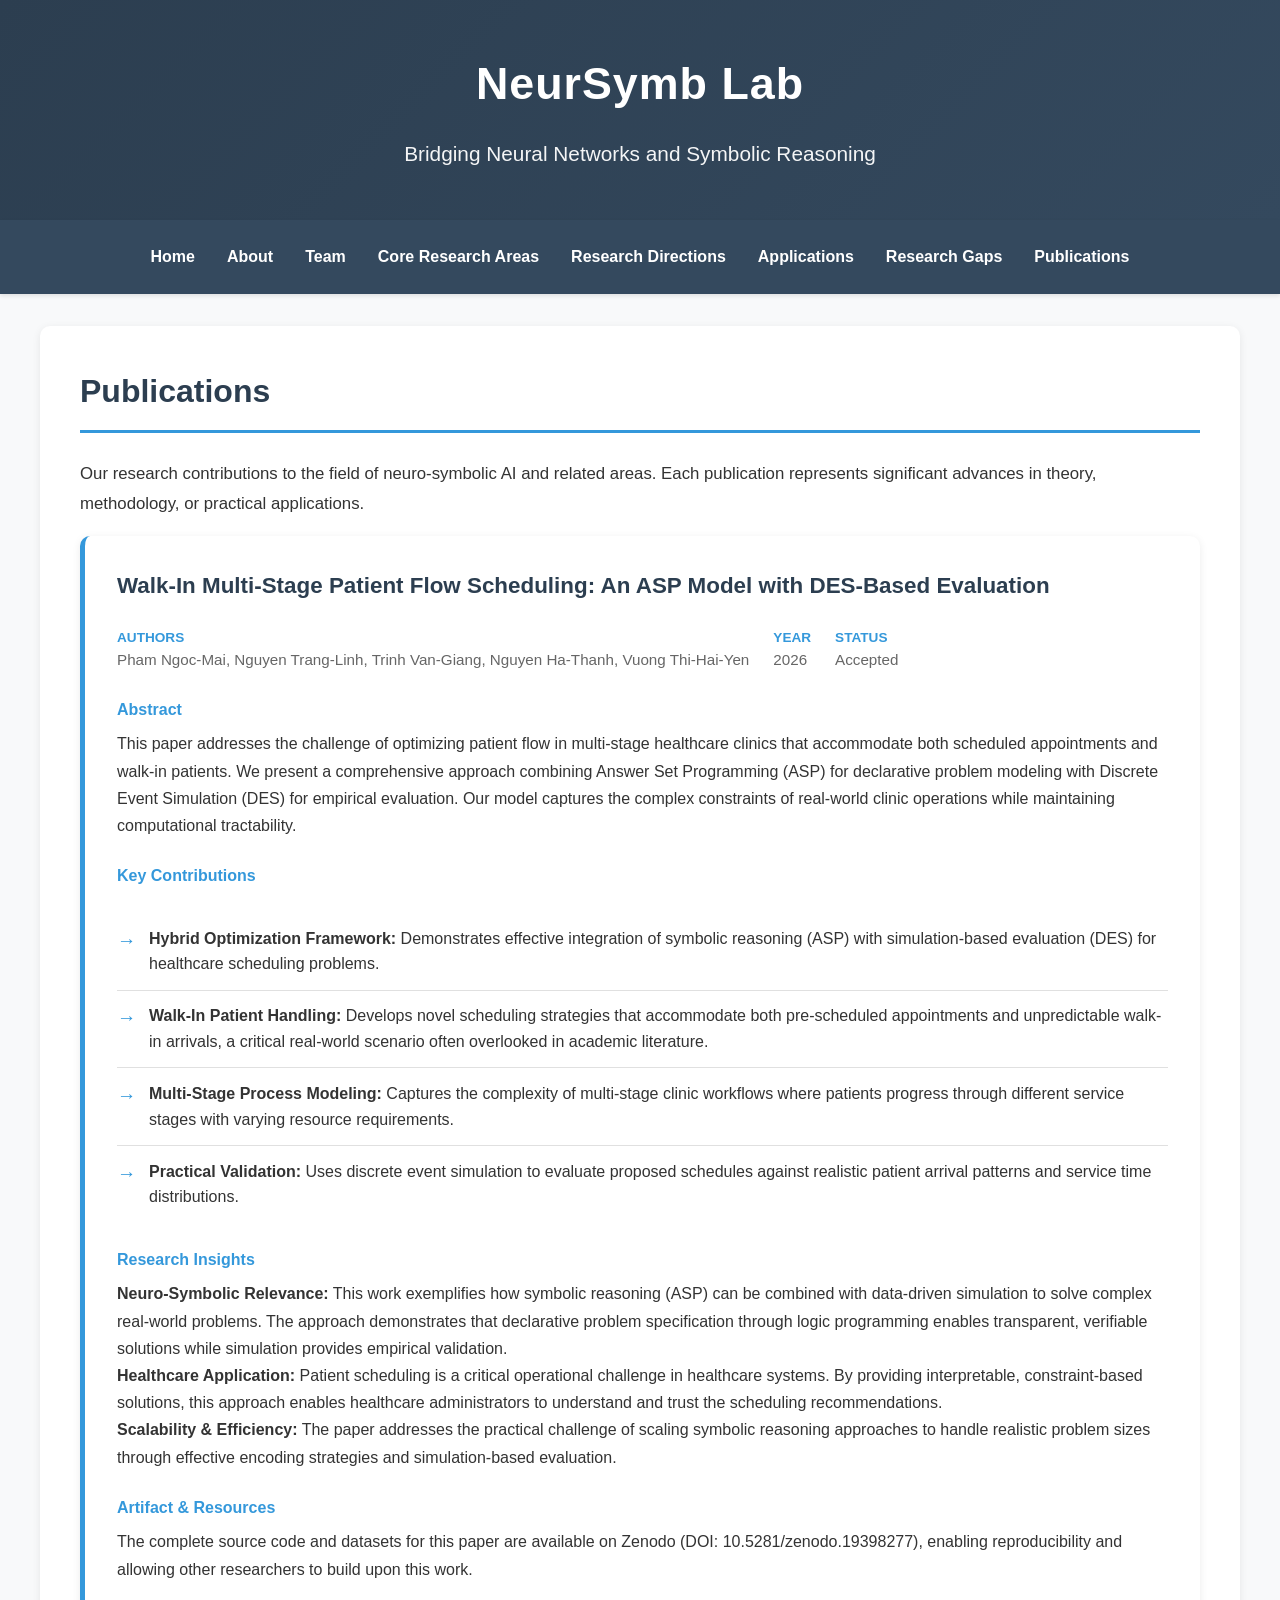
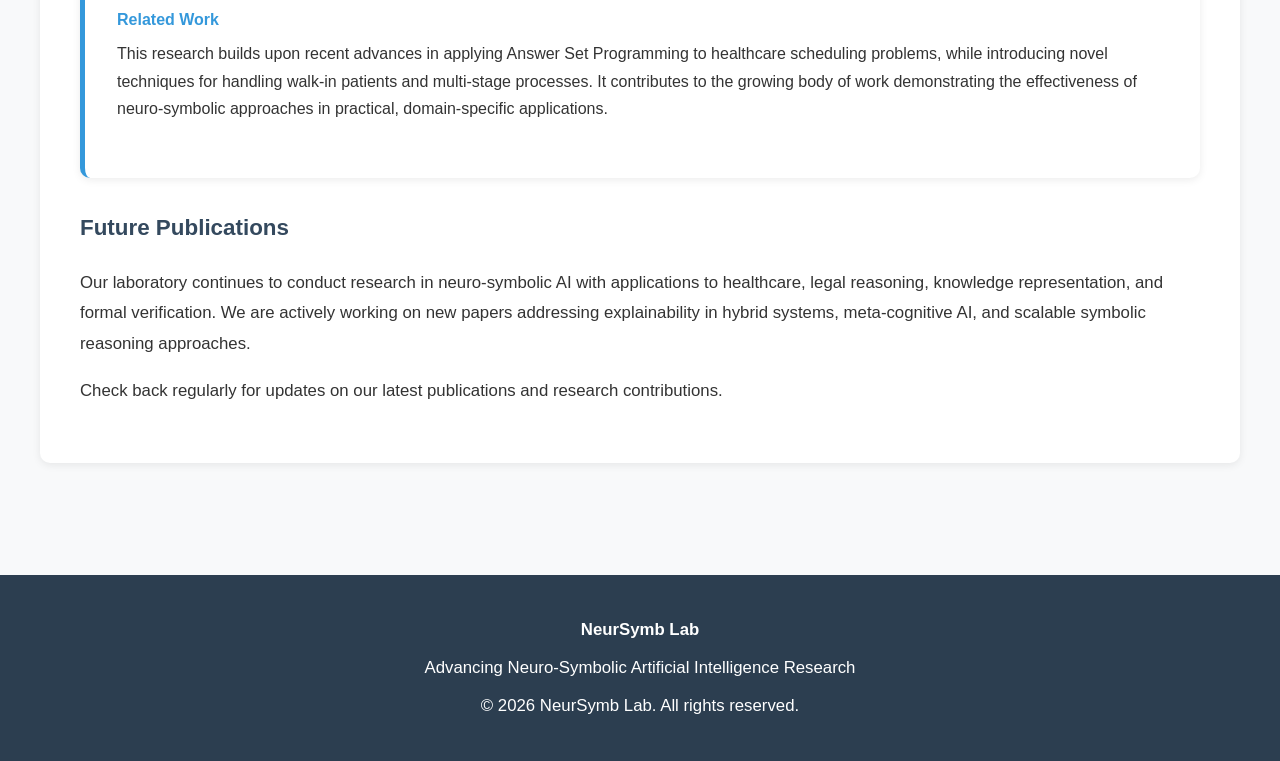
==== publications.html @ 1ee0d45a "Add files via upload" ====
<!DOCTYPE html>
<html lang="en">
<head>
    <meta charset="UTF-8">
    <meta name="viewport" content="width=device-width, initial-scale=1.0">
    <title>Publications - NeurSymb Lab</title>
    <link rel="stylesheet" href="styles.css">
</head>
<body>

    <header>
        <h1>NeurSymb Lab</h1>
        <p>Bridging Neural Networks and Symbolic Reasoning</p>
    </header>

    <nav>
        <ul>
            <li><a href="index.html">Home</a></li>
            <li><a href="about.html">About</a></li>
            <li><a href="team.html">Team</a></li>
            <li><a href="core-areas.html">Core Research Areas</a></li>
            <li><a href="research-directions.html">Research Directions</a></li>
            <li><a href="applications.html">Applications</a></li>
            <li><a href="research-gaps.html">Research Gaps</a></li>
            <li><a href="publications.html">Publications</a></li>
        </ul>
    </nav>

    <div class="container">
        <section>
            <h2>Publications</h2>
            <p>Our research contributions to the field of neuro-symbolic AI and related areas. Each publication represents significant advances in theory, methodology, or practical applications.</p>

            <div class="publication-card">
                <h3>Walk-In Multi-Stage Patient Flow Scheduling: An ASP Model with DES-Based Evaluation</h3>
                
                <div class="publication-meta">
                    <div class="publication-meta-item">
                        <span class="publication-meta-label">Authors</span>
                        <span>Pham Ngoc-Mai, Nguyen Trang-Linh, Trinh Van-Giang, Nguyen Ha-Thanh, Vuong Thi-Hai-Yen</span>
                    </div>
                    <div class="publication-meta-item">
                        <span class="publication-meta-label">Year</span>
                        <span>2026</span>
                    </div>
                    <div class="publication-meta-item">
                        <span class="publication-meta-label">Status</span>
                        <span>Accepted</span>
                    </div>
                </div>

                <div class="publication-section">
                    <h4>Abstract</h4>
                    <p>This paper addresses the challenge of optimizing patient flow in multi-stage healthcare clinics that accommodate both scheduled appointments and walk-in patients. We present a comprehensive approach combining Answer Set Programming (ASP) for declarative problem modeling with Discrete Event Simulation (DES) for empirical evaluation. Our model captures the complex constraints of real-world clinic operations while maintaining computational tractability.</p>
                </div>

                <div class="publication-section">
                    <h4>Key Contributions</h4>
                    <ul class="applications-list">
                        <li><strong>Hybrid Optimization Framework:</strong> Demonstrates effective integration of symbolic reasoning (ASP) with simulation-based evaluation (DES) for healthcare scheduling problems.</li>
                        <li><strong>Walk-In Patient Handling:</strong> Develops novel scheduling strategies that accommodate both pre-scheduled appointments and unpredictable walk-in arrivals, a critical real-world scenario often overlooked in academic literature.</li>
                        <li><strong>Multi-Stage Process Modeling:</strong> Captures the complexity of multi-stage clinic workflows where patients progress through different service stages with varying resource requirements.</li>
                        <li><strong>Practical Validation:</strong> Uses discrete event simulation to evaluate proposed schedules against realistic patient arrival patterns and service time distributions.</li>
                    </ul>
                </div>

                <div class="publication-section">
                    <h4>Research Insights</h4>
                    <p><strong>Neuro-Symbolic Relevance:</strong> This work exemplifies how symbolic reasoning (ASP) can be combined with data-driven simulation to solve complex real-world problems. The approach demonstrates that declarative problem specification through logic programming enables transparent, verifiable solutions while simulation provides empirical validation.</p>
                    <p><strong>Healthcare Application:</strong> Patient scheduling is a critical operational challenge in healthcare systems. By providing interpretable, constraint-based solutions, this approach enables healthcare administrators to understand and trust the scheduling recommendations.</p>
                    <p><strong>Scalability & Efficiency:</strong> The paper addresses the practical challenge of scaling symbolic reasoning approaches to handle realistic problem sizes through effective encoding strategies and simulation-based evaluation.</p>
                </div>

                <div class="publication-section">
                    <h4>Artifact & Resources</h4>
                    <p>The complete source code and datasets for this paper are available on Zenodo (DOI: 10.5281/zenodo.19398277), enabling reproducibility and allowing other researchers to build upon this work.</p>
                </div>

                <div class="publication-section">
                    <h4>Related Work</h4>
                    <p>This research builds upon recent advances in applying Answer Set Programming to healthcare scheduling problems, while introducing novel techniques for handling walk-in patients and multi-stage processes. It contributes to the growing body of work demonstrating the effectiveness of neuro-symbolic approaches in practical, domain-specific applications.</p>
                </div>
            </div>

            <h3>Future Publications</h3>
            <p>Our laboratory continues to conduct research in neuro-symbolic AI with applications to healthcare, legal reasoning, knowledge representation, and formal verification. We are actively working on new papers addressing explainability in hybrid systems, meta-cognitive AI, and scalable symbolic reasoning approaches.</p>

            <p>Check back regularly for updates on our latest publications and research contributions.</p>
        </section>
    </div>

    <footer>
        <p><strong>NeurSymb Lab</strong></p>
        <p>Advancing Neuro-Symbolic Artificial Intelligence Research</p>
        <p>&copy; 2026 NeurSymb Lab. All rights reserved.</p>
    </footer>

</body>
</html>
---- styles.css ----
:root {
    --primary-color: #2c3e50;
    --secondary-color: #34495e;
    --accent-color: #3498db;
    --background-color: #f8f9fa;
    --text-color: #333;
    --light-text: #fff;
}

body {
    font-family: 'Segoe UI', Tahoma, Geneva, Verdana, sans-serif;
    line-height: 1.6;
    color: var(--text-color);
    background-color: var(--background-color);
    margin: 0;
    padding: 0;
}

header {
    background: linear-gradient(135deg, var(--primary-color) 0%, var(--secondary-color) 100%);
    color: var(--light-text);
    padding: 3rem 2rem;
    text-align: center;
    box-shadow: 0 4px 6px rgba(0,0,0,0.1);
}

header h1 {
    margin: 0;
    font-size: 2.8rem;
    font-weight: 700;
    letter-spacing: 1px;
}

header p {
    margin: 15px 0 0;
    font-size: 1.3rem;
    opacity: 0.95;
    font-weight: 300;
}

nav {
    background-color: var(--secondary-color);
    padding: 1rem 0;
    position: sticky;
    top: 0;
    z-index: 1000;
    box-shadow: 0 2px 4px rgba(0,0,0,0.1);
}

nav ul {
    list-style: none;
    padding: 0;
    margin: 0;
    display: flex;
    justify-content: center;
    gap: 2rem;
    flex-wrap: wrap;
    max-width: 1200px;
    margin: 0 auto;
}

nav a {
    color: var(--light-text);
    text-decoration: none;
    font-weight: 600;
    transition: color 0.3s;
    display: block;
    padding: 0.5rem 0;
}

nav a:hover {
    color: var(--accent-color);
}

.container {
    max-width: 1200px;
    margin: 0 auto;
    padding: 2rem;
}

section {
    background: #fff;
    margin-bottom: 2rem;
    padding: 2.5rem;
    border-radius: 10px;
    box-shadow: 0 2px 8px rgba(0,0,0,0.08);
}

h2 {
    color: var(--primary-color);
    border-bottom: 3px solid var(--accent-color);
    padding-bottom: 0.8rem;
    margin-top: 0;
    font-size: 2rem;
}

h3 {
    color: var(--secondary-color);
    font-size: 1.4rem;
    margin-top: 1.5rem;
}

h4 {
    color: var(--primary-color);
    font-size: 1.1rem;
}

p {
    font-size: 1.05rem;
    line-height: 1.8;
}

.research-grid {
    display: grid;
    grid-template-columns: repeat(auto-fit, minmax(320px, 1fr));
    gap: 2rem;
    margin-top: 2rem;
}

.research-card {
    background: linear-gradient(135deg, #f8f9fa 0%, #e8eef5 100%);
    padding: 2rem;
    border-radius: 10px;
    border-left: 5px solid var(--accent-color);
    transition: transform 0.3s, box-shadow 0.3s;
}

.research-card:hover {
    transform: translateY(-5px);
    box-shadow: 0 8px 16px rgba(52, 152, 219, 0.2);
}

.research-card h3 {
    margin-top: 0;
    color: var(--accent-color);
}

.research-card p {
    margin-bottom: 0;
    font-size: 1rem;
}

.stats-container {
    display: grid;
    grid-template-columns: repeat(auto-fit, minmax(200px, 1fr));
    gap: 1.5rem;
    background: linear-gradient(135deg, var(--primary-color) 0%, var(--secondary-color) 100%);
    color: white;
    padding: 2.5rem;
    border-radius: 10px;
    margin-bottom: 2rem;
}

.stat-item {
    text-align: center;
}

.stat-number {
    font-size: 2.8rem;
    font-weight: bold;
    color: var(--accent-color);
    display: block;
}

.stat-label {
    font-size: 1rem;
    text-transform: uppercase;
    letter-spacing: 1px;
    margin-top: 0.5rem;
}

.highlight-box {
    background: #ecf0f1;
    border-left: 4px solid var(--accent-color);
    padding: 1.5rem;
    margin: 1.5rem 0;
    border-radius: 5px;
}

.highlight-box strong {
    color: var(--primary-color);
}

.key-areas {
    display: grid;
    grid-template-columns: repeat(auto-fit, minmax(280px, 1fr));
    gap: 1.5rem;
    margin-top: 1.5rem;
}

.area-item {
    background: #f8f9fa;
    padding: 1.5rem;
    border-radius: 8px;
    border-top: 3px solid var(--accent-color);
}

.area-item h4 {
    color: var(--accent-color);
    margin-top: 0;
}

.applications-list {
    list-style: none;
    padding: 0;
    margin: 1.5rem 0;
}

.applications-list li {
    padding: 0.8rem 0;
    padding-left: 2rem;
    position: relative;
    border-bottom: 1px solid #e0e0e0;
}

.applications-list li:last-child {
    border-bottom: none;
}

.applications-list li::before {
    content: "→";
    position: absolute;
    left: 0;
    color: var(--accent-color);
    font-weight: bold;
    font-size: 1.2rem;
}

.team-grid {
    display: grid;
    grid-template-columns: repeat(auto-fit, minmax(300px, 1fr));
    gap: 2.5rem;
    margin-top: 2rem;
}

.team-card {
    background: #fff;
    border-radius: 10px;
    overflow: hidden;
    box-shadow: 0 4px 12px rgba(0,0,0,0.1);
    transition: transform 0.3s, box-shadow 0.3s;
    text-align: center;
    border: 1px solid #e0e0e0;
}

.team-card:hover {
    transform: translateY(-8px);
    box-shadow: 0 8px 20px rgba(52, 152, 219, 0.25);
}

.team-card img {
    width: 100%;
    height: 300px;
    object-fit: cover;
    display: block;
}

.team-card-content {
    padding: 2rem 1.5rem;
}

.team-card h3 {
    margin: 0 0 0.5rem 0;
    color: var(--primary-color);
    font-size: 1.3rem;
}

.team-card .position {
    color: var(--accent-color);
    font-weight: 600;
    font-size: 0.95rem;
    margin-bottom: 1rem;
}

.team-card p {
    font-size: 0.95rem;
    line-height: 1.7;
    color: #555;
    margin: 0;
    text-align: left;
}

.team-card .profile-link {
    display: inline-block;
    margin-top: 1.2rem;
    padding: 0.6rem 1rem;
    color: var(--light-text);
    background-color: var(--accent-color);
    border-radius: 6px;
    font-weight: 600;
    font-size: 0.95rem;
    text-decoration: none;
    transition: background-color 0.3s, transform 0.3s;
}

.team-card .profile-link:hover {
    background-color: var(--primary-color);
    transform: translateY(-2px);
}

.publication-card {
    background: #fff;
    border-radius: 10px;
    padding: 2rem;
    margin-bottom: 2rem;
    border-left: 5px solid var(--accent-color);
    box-shadow: 0 2px 8px rgba(0,0,0,0.08);
    transition: transform 0.3s, box-shadow 0.3s;
}

.publication-card:hover {
    transform: translateY(-3px);
    box-shadow: 0 4px 12px rgba(52, 152, 219, 0.15);
}

.publication-card h3 {
    margin-top: 0;
    color: var(--primary-color);
}

.publication-meta {
    display: flex;
    flex-wrap: wrap;
    gap: 1.5rem;
    margin: 1rem 0;
    font-size: 0.95rem;
    color: #666;
}

.publication-meta-item {
    display: flex;
    flex-direction: column;
}

.publication-meta-label {
    font-weight: 600;
    color: var(--accent-color);
    font-size: 0.85rem;
    text-transform: uppercase;
}

.publication-section {
    margin: 1.5rem 0;
}

.publication-section h4 {
    color: var(--accent-color);
    font-size: 1rem;
    margin-bottom: 0.5rem;
}

.publication-section p {
    margin: 0;
    font-size: 1rem;
    line-height: 1.7;
}

.quick-links {
    display: grid;
    grid-template-columns: repeat(auto-fit, minmax(250px, 1fr));
    gap: 1.5rem;
    margin-top: 2rem;
}

.link-card {
    display: block;
    background: linear-gradient(135deg, #f8f9fa 0%, #e8eef5 100%);
    padding: 2rem;
    border-radius: 10px;
    border-left: 5px solid var(--accent-color);
    text-decoration: none;
    color: inherit;
    transition: transform 0.3s, box-shadow 0.3s;
}

.link-card:hover {
    transform: translateY(-5px);
    box-shadow: 0 8px 16px rgba(52, 152, 219, 0.2);
}

.link-card h4 {
    margin-top: 0;
    color: var(--accent-color);
}

.link-card p {
    margin: 0.5rem 0 0 0;
    font-size: 0.95rem;
    color: #666;
}

footer {
    background-color: var(--primary-color);
    color: var(--light-text);
    text-align: center;
    padding: 2rem;
    margin-top: 3rem;
}

footer p {
    margin: 0.5rem 0;
}

@media (max-width: 768px) {
    header h1 {
        font-size: 2rem;
    }

    nav ul {
        gap: 1rem;
        flex-direction: column;
        align-items: center;
    }

    .container {
        padding: 1rem;
    }

    section {
        padding: 1.5rem;
    }

    h2 {
        font-size: 1.6rem;
    }

    .team-grid {
        grid-template-columns: 1fr;
    }

    .quick-links {
        grid-template-columns: 1fr;
    }

    .publication-meta {
        flex-direction: column;
        gap: 0.5rem;
    }
}
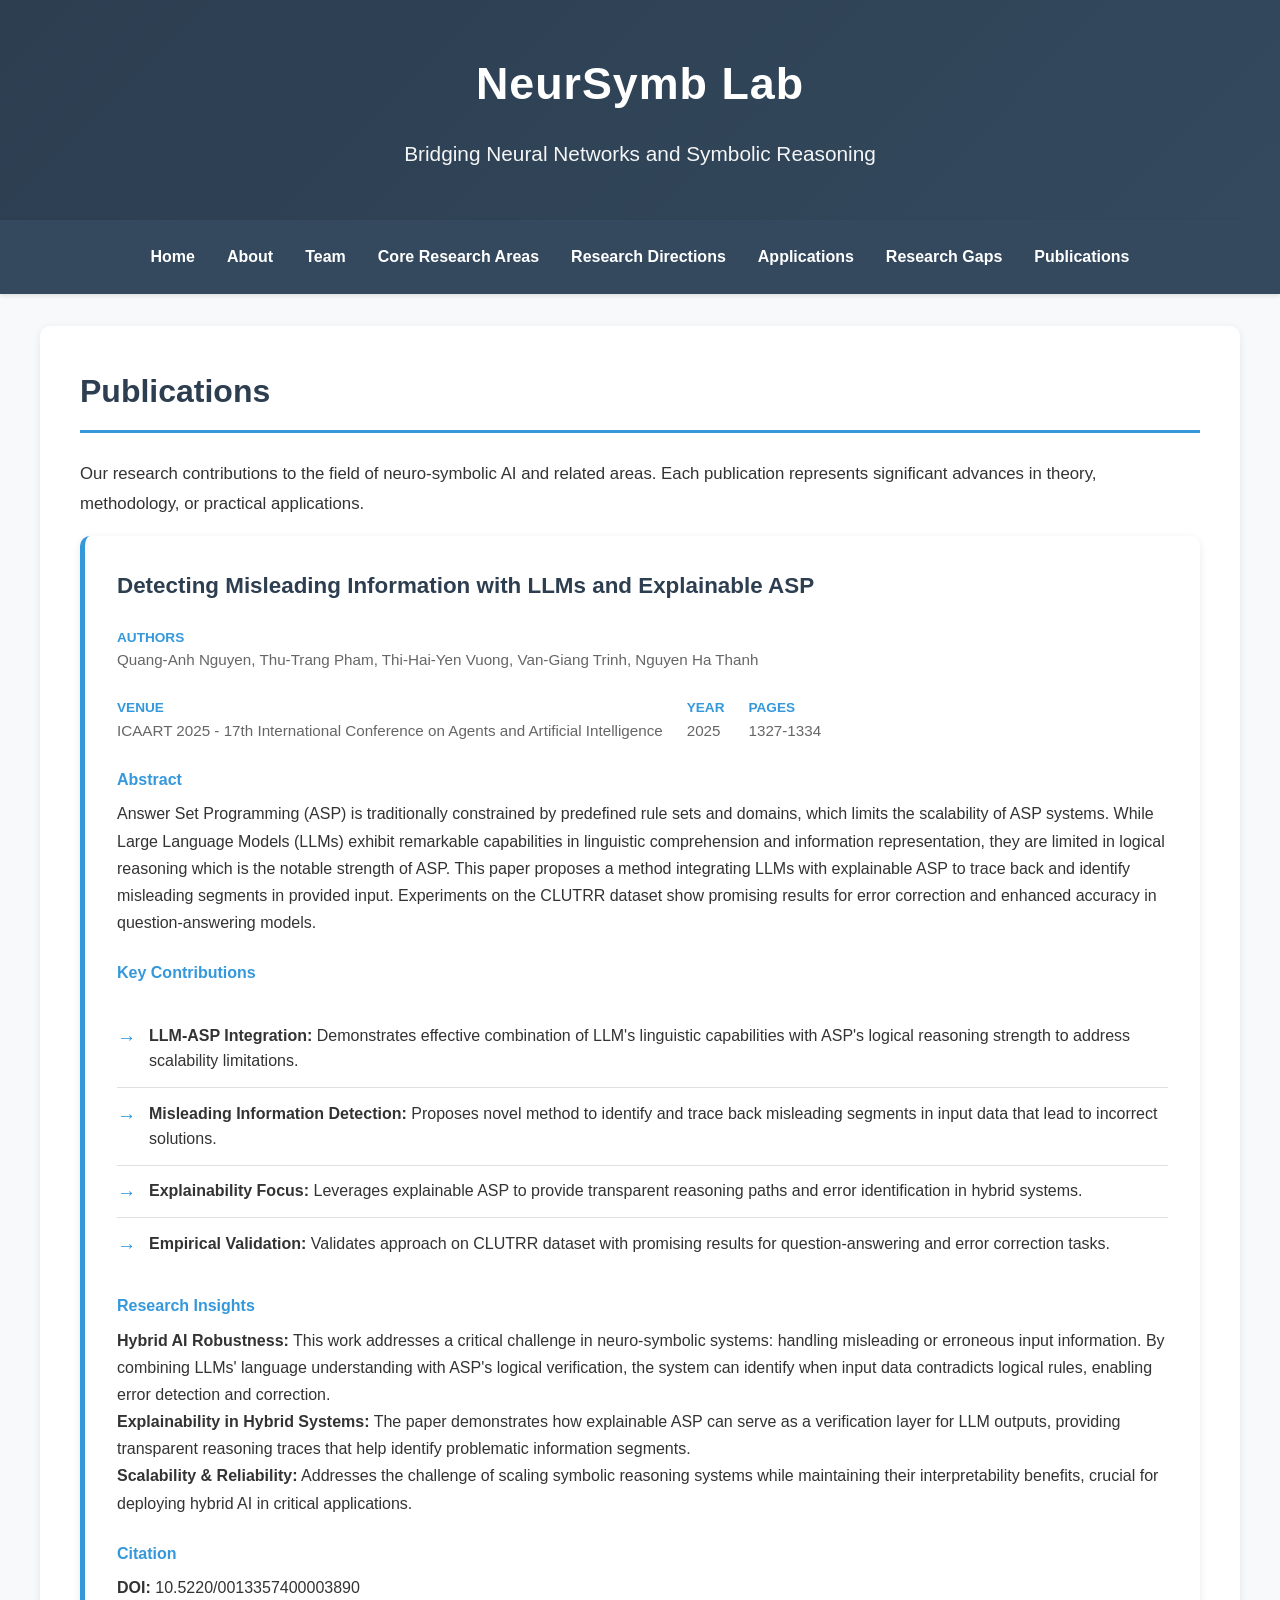
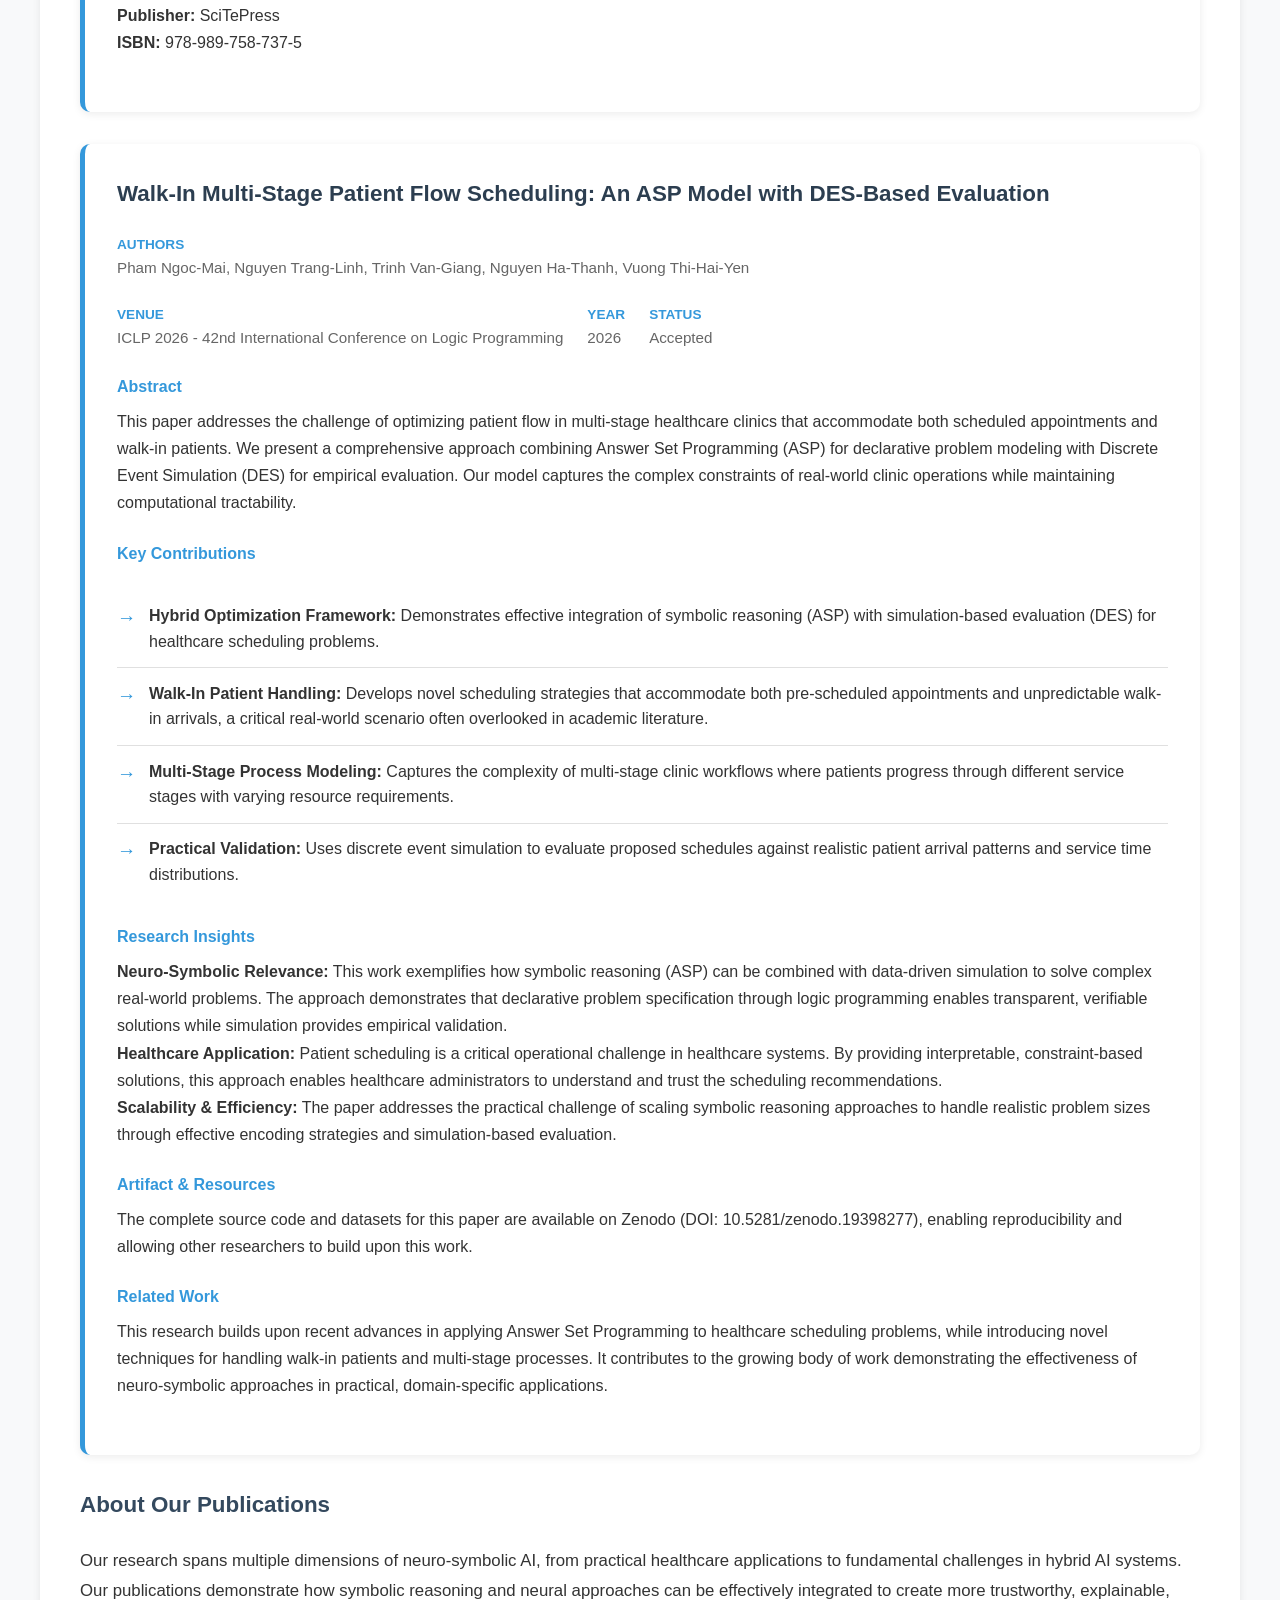
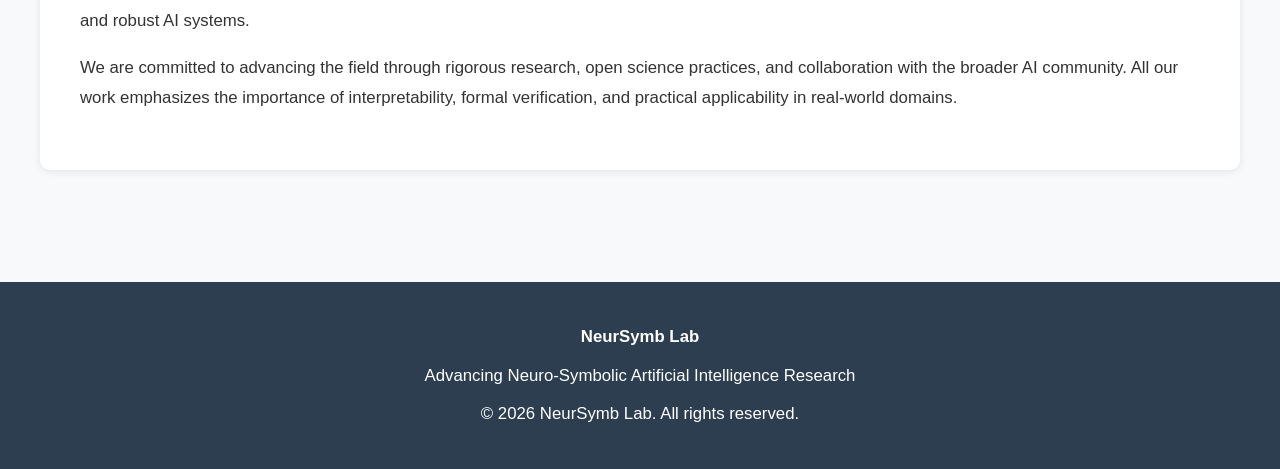
==== commit be9ce350: "Add files via upload" ====
--- a/publications.html
+++ b/publications.html
@@ -32,12 +32,68 @@
             <p>Our research contributions to the field of neuro-symbolic AI and related areas. Each publication represents significant advances in theory, methodology, or practical applications.</p>
 
             <div class="publication-card">
+                <h3>Detecting Misleading Information with LLMs and Explainable ASP</h3>
+                
+                <div class="publication-meta">
+                    <div class="publication-meta-item">
+                        <span class="publication-meta-label">Authors</span>
+                        <span>Quang-Anh Nguyen, Thu-Trang Pham, Thi-Hai-Yen Vuong, Van-Giang Trinh, Nguyen Ha Thanh</span>
+                    </div>
+                    <div class="publication-meta-item">
+                        <span class="publication-meta-label">Venue</span>
+                        <span>ICAART 2025 - 17th International Conference on Agents and Artificial Intelligence</span>
+                    </div>
+                    <div class="publication-meta-item">
+                        <span class="publication-meta-label">Year</span>
+                        <span>2025</span>
+                    </div>
+                    <div class="publication-meta-item">
+                        <span class="publication-meta-label">Pages</span>
+                        <span>1327-1334</span>
+                    </div>
+                </div>
+
+                <div class="publication-section">
+                    <h4>Abstract</h4>
+                    <p>Answer Set Programming (ASP) is traditionally constrained by predefined rule sets and domains, which limits the scalability of ASP systems. While Large Language Models (LLMs) exhibit remarkable capabilities in linguistic comprehension and information representation, they are limited in logical reasoning which is the notable strength of ASP. This paper proposes a method integrating LLMs with explainable ASP to trace back and identify misleading segments in provided input. Experiments on the CLUTRR dataset show promising results for error correction and enhanced accuracy in question-answering models.</p>
+                </div>
+
+                <div class="publication-section">
+                    <h4>Key Contributions</h4>
+                    <ul class="applications-list">
+                        <li><strong>LLM-ASP Integration:</strong> Demonstrates effective combination of LLM's linguistic capabilities with ASP's logical reasoning strength to address scalability limitations.</li>
+                        <li><strong>Misleading Information Detection:</strong> Proposes novel method to identify and trace back misleading segments in input data that lead to incorrect solutions.</li>
+                        <li><strong>Explainability Focus:</strong> Leverages explainable ASP to provide transparent reasoning paths and error identification in hybrid systems.</li>
+                        <li><strong>Empirical Validation:</strong> Validates approach on CLUTRR dataset with promising results for question-answering and error correction tasks.</li>
+                    </ul>
+                </div>
+
+                <div class="publication-section">
+                    <h4>Research Insights</h4>
+                    <p><strong>Hybrid AI Robustness:</strong> This work addresses a critical challenge in neuro-symbolic systems: handling misleading or erroneous input information. By combining LLMs' language understanding with ASP's logical verification, the system can identify when input data contradicts logical rules, enabling error detection and correction.</p>
+                    <p><strong>Explainability in Hybrid Systems:</strong> The paper demonstrates how explainable ASP can serve as a verification layer for LLM outputs, providing transparent reasoning traces that help identify problematic information segments.</p>
+                    <p><strong>Scalability & Reliability:</strong> Addresses the challenge of scaling symbolic reasoning systems while maintaining their interpretability benefits, crucial for deploying hybrid AI in critical applications.</p>
+                </div>
+
+                <div class="publication-section">
+                    <h4>Citation</h4>
+                    <p><strong>DOI:</strong> 10.5220/0013357400003890<br>
+                    <strong>Publisher:</strong> SciTePress<br>
+                    <strong>ISBN:</strong> 978-989-758-737-5</p>
+                </div>
+            </div>
+
+            <div class="publication-card">
                 <h3>Walk-In Multi-Stage Patient Flow Scheduling: An ASP Model with DES-Based Evaluation</h3>
                 
                 <div class="publication-meta">
                     <div class="publication-meta-item">
                         <span class="publication-meta-label">Authors</span>
                         <span>Pham Ngoc-Mai, Nguyen Trang-Linh, Trinh Van-Giang, Nguyen Ha-Thanh, Vuong Thi-Hai-Yen</span>
+                    </div>
+                    <div class="publication-meta-item">
+                        <span class="publication-meta-label">Venue</span>
+                        <span>ICLP 2026 - 42nd International Conference on Logic Programming</span>
                     </div>
                     <div class="publication-meta-item">
                         <span class="publication-meta-label">Year</span>
@@ -82,10 +138,10 @@
                 </div>
             </div>
 
-            <h3>Future Publications</h3>
-            <p>Our laboratory continues to conduct research in neuro-symbolic AI with applications to healthcare, legal reasoning, knowledge representation, and formal verification. We are actively working on new papers addressing explainability in hybrid systems, meta-cognitive AI, and scalable symbolic reasoning approaches.</p>
+            <h3>About Our Publications</h3>
+            <p>Our research spans multiple dimensions of neuro-symbolic AI, from practical healthcare applications to fundamental challenges in hybrid AI systems. Our publications demonstrate how symbolic reasoning and neural approaches can be effectively integrated to create more trustworthy, explainable, and robust AI systems.</p>
 
-            <p>Check back regularly for updates on our latest publications and research contributions.</p>
+            <p>We are committed to advancing the field through rigorous research, open science practices, and collaboration with the broader AI community. All our work emphasizes the importance of interpretability, formal verification, and practical applicability in real-world domains.</p>
         </section>
     </div>
 
--- a/styles.css
+++ b/styles.css
@@ -406,10 +406,24 @@
         font-size: 2rem;
     }
 
+    header p {
+        font-size: 1rem;
+    }
+
+    nav {
+        padding: 0.5rem 0;
+    }
+
     nav ul {
-        gap: 1rem;
-        flex-direction: column;
-        align-items: center;
+        gap: 0.5rem;
+        flex-wrap: wrap;
+        padding: 0 1rem;
+    }
+
+    nav a {
+        font-size: 0.85rem;
+        padding: 0.4rem 0.5rem;
+        white-space: nowrap;
     }
 
     .container {
@@ -436,4 +450,16 @@
         flex-direction: column;
         gap: 0.5rem;
     }
-}
+
+    .research-grid {
+        grid-template-columns: 1fr;
+    }
+
+    .key-areas {
+        grid-template-columns: 1fr;
+    }
+
+    .stats-container {
+        grid-template-columns: 1fr;
+    }
+}
